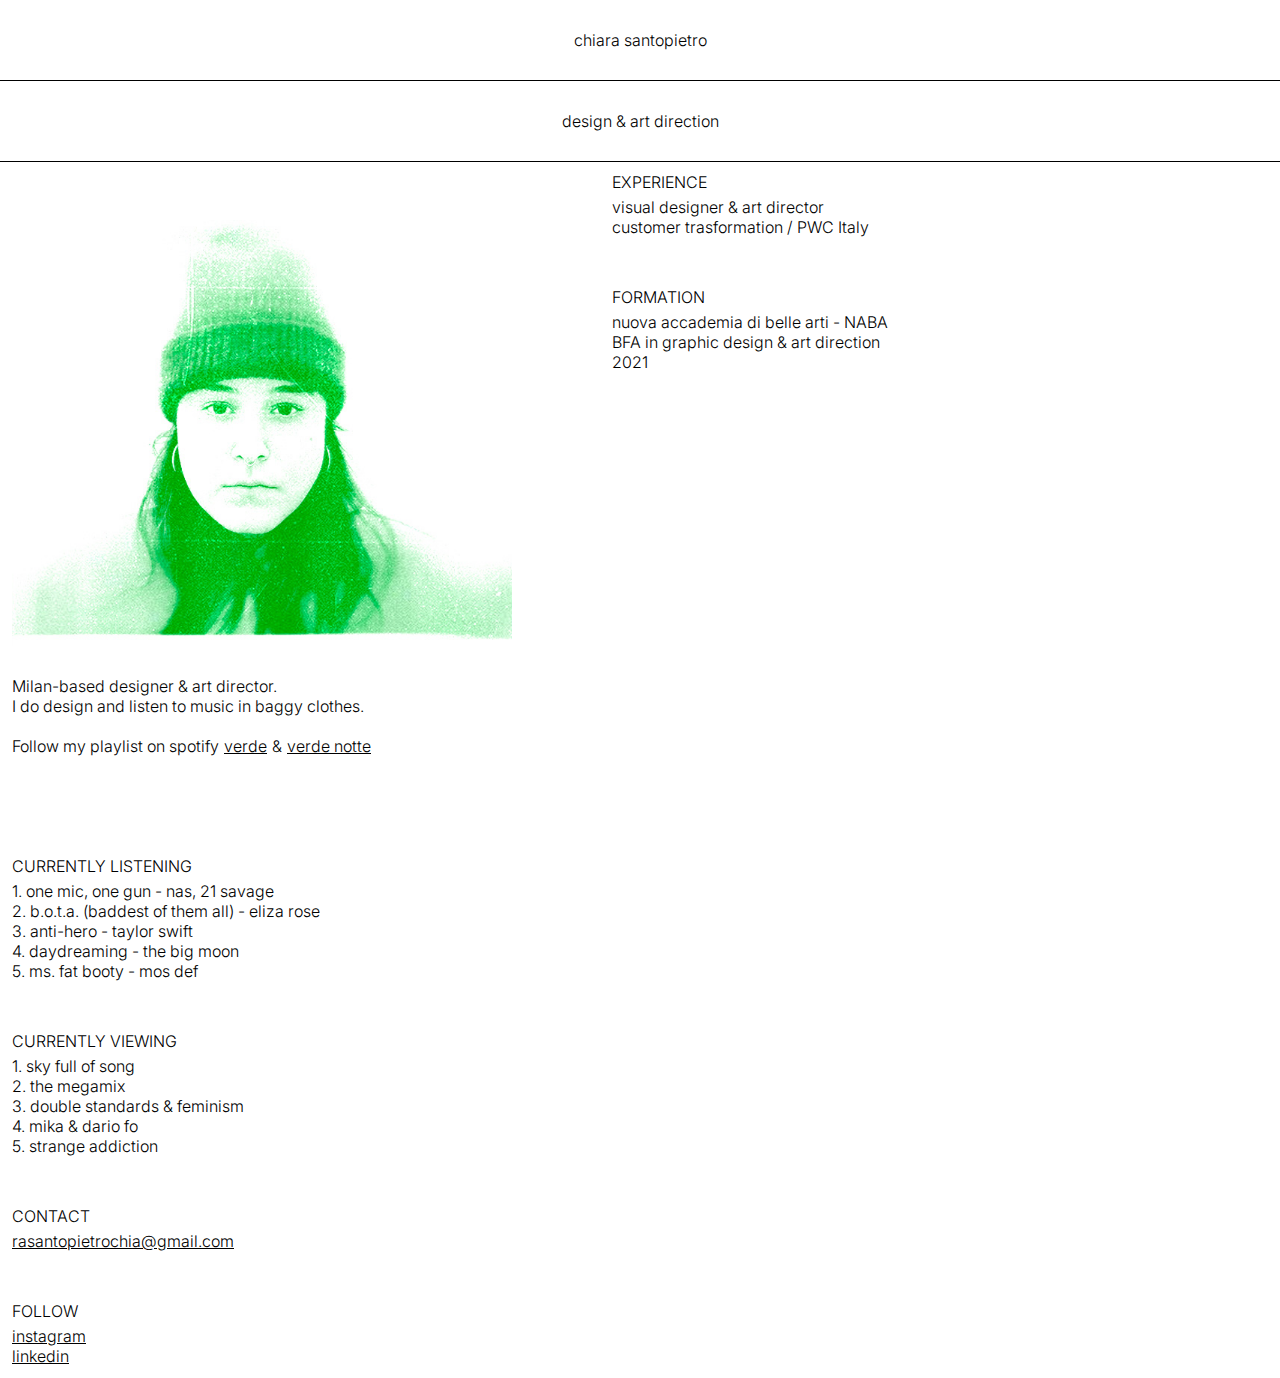
==== about.html @ 84700f95 "Add files via upload" ====
<!DOCTYPE html>
<html lang="en">
  <head>
    <meta charset="UTF-8" />
    <meta http-equiv="X-UA-Compatible" content="IE=edge" />
    <meta name="viewport" content="width=device-width, initial-scale=1.0" />
    <title>wtfshn</title>
    <link rel="stylesheet" href="./style.css" />
    <script src="scriptProduct.js" type="module"></script>
  </head>
  <body>
    <div class="info"></div>
    <span class="container"></span>
    <header id="header" class="header">
      <div class="btm_border presentation">
        <h1>chiara santopietro</h1>
      </div>
      <div class="btm_border presentation">
        <a href="./index.html"
          ><h1 id="buttonDesign" class="button cursor">
            design & art direction
          </h1></a
        >
      </div>
    </header>
    <main class="container">
      <div class="project about">
        <div class="about_presentation">
          <img
            class="personal_image"
            src="./img/me.jpg"
            alt="a picture of me"
          />
          <p>
            Milan-based designer & art director. <br />
            I do design and listen to music in baggy clothes.
          </p>
          <div class="spotify">
            <p>Follow my playlist on spotify</p>
            <a
              href="https://www.linkedin.com/in/chiara-santopietro-b72344168/"
              target="_blank"
              ><p class="cursor follow playlist">verde</p></a
            >
            <p>&</p>
            <a
              href="https://www.linkedin.com/in/chiara-santopietro-b72344168/"
              target="_blank"
              ><p class="cursor follow playlist">verde notte</p></a
            >
          </div>
        </div>
        <div class="about_experience">
          <h2 class="margin_bottom_about">EXPERIENCE</h2>
          <p>
            visual designer & art director <br />
            customer trasformation / PWC Italy
          </p>
          <h2 class="margin_top_about margin_bottom_about">FORMATION</h2>
          <p>
            nuova accademia di belle arti - NABA <br />
            BFA in graphic design & art direction <br />
            2021
          </p>
        </div>
        <div class="about_hobbies">
          <h2 class="margin_bottom_about">CURRENTLY LISTENING</h2>
          <p>
            <a
              class="cursor viewing"
              href="https://open.spotify.com/track/7CpXFEjLntpr4GdOhTtFEv?si=650514f0418b4063"
              target="_blank"
              ><p>1. one mic, one gun - nas, 21 savage</p></a
            >
            <a
              class="cursor viewing"
              href="https://open.spotify.com/track/45bfH0GZvUyujIBiKRhXso?si=f9c03c3def004b74"
              target="_blank"
              ><p>2. b.o.t.a. (baddest of them all) - eliza rose</p></a
            >
            <a
              class="cursor viewing"
              href="https://open.spotify.com/track/0V3wPSX9ygBnCm8psDIegu?si=ebee17ea9aa44110"
              target="_blank"
              ><p>3. anti-hero - taylor swift</p></a
            >
            <a
              class="cursor viewing"
              href="https://open.spotify.com/track/4xYO8xc0uFW7llfl8eVUsa?si=f3c9f76bcb544601"
              target="_blank"
              ><p>4. daydreaming - the big moon</p></a
            >
            <a
              class="cursor viewing"
              href="https://open.spotify.com/track/0IVAlb0cFCH1cQ974iR1TU?si=11fe66b1744c4ab6"
              target="_blank"
              ><p>5. ms. fat booty - mos def</p></a
            >
          </p>
          <h2 class="margin_top_about margin_bottom_about">
            CURRENTLY VIEWING
          </h2>
          <p>
            <a
              class="cursor viewing"
              href="https://www.youtube.com/watch?v=UMENejKBcPk&list=WL&index=36"
              target="_blank"
              ><p>1. sky full of song</p></a
            >
            <a
              class="cursor viewing"
              href="https://www.youtube.com/watch?v=0I4jpZVEH90&list=WL&index=42"
              target="_blank"
              ><p>2. the megamix</p></a
            >
            <a
              class="cursor viewing"
              href="https://www.youtube.com/watch?v=habpdmFSTOo&list=WL&index=44"
              target="_blank"
              ><p>3. double standards & feminism</p></a
            >
            <a
              class="cursor viewing"
              href="https://www.youtube.com/watch?v=Cxyh06gbsiM&list=WL&index=114"
              target="_blank"
              ><p>4. mika & dario fo</p></a
            >
            <a
              class="cursor viewing"
              href="https://www.youtube.com/watch?v=O_UjDC6_CCU&list=WL&index=69"
              target="_blank"
              ><p>5. strange addiction</p></a
            >
          </p>
          <div class="about_contacts">
            <h2 class="margin_top_about margin_bottom_about">CONTACT</h2>
            <form
              action="mailto:rasantopietrochia@gmail.com"
              method="post"
              enctype="text/plain"
            >
              <input
                class="button_email cursor"
                type="submit"
                value="rasantopietrochia@gmail.com"
              />
            </form>
            <h2 class="margin_top_about margin_bottom_about">FOLLOW</h2>
            <div>
              <a href="https://www.instagram.com/wtfshn/" target="_blank"
                ><p class="cursor follow">instagram</p></a
              >
            </div>
            <div>
              <a
                href="https://www.linkedin.com/in/chiara-santopietro-b72344168/"
                target="_blank"
                ><p class="cursor follow">linkedin</p></a
              >
            </div>
          </div>
        </div>
      </div>
    </main>
  </body>
</html>
---- style.css ----
@import url("https://fonts.googleapis.com/css2?family=Inter:wght@100;200;300;400;500;600;700;800;900&display=swap");

* {
  margin: 0;
  padding: 0;
  box-sizing: border-box;
}

body {
  font-family: "Inter", sans-serif;
  width: 100vw;
}

.info {
  font-family: monospace;
  position: absolute;
  line-height: 20px;
  font-size: 14px;
  left: 20px;
  top: 20px;
}

#header {
  transition: top 0.5s ease;
}

.header {
  background-color: white;
  /* position: fixed; */
  width: 100vw;
  height: 160px;
  /* top: 0; */
}

.sticky-header {
  position: fixed;
  top: 0;
  left: 0;
  right: 0;
  z-index: 10;
  transition: top 0.5s ease;
}

.green {
  color: rgb(20, 197, 20);
  cursor: pointer;
}

a {
  text-decoration: none;
  color: black;
}

h1 {
  font-weight: 300;
  font-size: 16px;
}

h2 {
  font-weight: 300;
  font-size: 16px;
}

p {
  font-weight: 300;
  font-size: 16px;
}

.cursor {
  cursor: pointer;
}

.btm_border {
  border-bottom: 1px solid black;
}

.presentation {
  display: flex;
  justify-content: center;
  align-items: center;
  padding: 30px;
}

.project_preview {
  margin: 0 auto;
  display: flex;
  justify-content: space-between;
  flex-wrap: wrap;
  align-items: flex-start;
}

.project_preview img {
  margin: 0 auto;
  width: 200px;
  height: 100px;
  object-fit: contain;
}

article:hover {
  background-color: #14c514;
}

section {
  width: 200px;
  padding: 12px;
}

.project {
  padding: 12px;
  display: flex;
  justify-content: center;
  width: 100vw;
}

.margin-top {
  margin-top: 160px;
}

.project_presentation {
  position: fixed;
  width: 150px;
  top: 150;
  left: 12px;
}

.project_description {
  width: 250px;
  position: fixed;
  top: 150;
  right: 12px;
  padding-right: 25px;
  padding-left: 30px;
}

.img_container {
  margin-bottom: 50px;
  display: flex;
  flex-direction: column;
  align-items: center;
  gap: 20px;
  flex-grow: 1;
  margin-left: 250px;
  margin-right: 250px;
  max-width: 1000px;
}

.img_container img {
  width: 100%;
  object-fit: cover;
}

.personal_image {
  width: 500px;
  height: 500px;
  object-fit: cover;
}

.button_email {
  background-color: white;
  border: none;
  color: inherit;
  font: inherit;
  font-weight: 300;
  font-size: var(--reg);
  text-decoration: underline;
}

.button_email:hover {
  background-color: rgb(20, 197, 20);
  transition: all 0.5s ease;
}

.about {
  padding: 12px;
  display: flex;
  justify-content: flex-start;
  flex-wrap: wrap;
  gap: 100px;
}

.margin_top_about {
  margin-top: 50px;
}

.margin_bottom_about {
  margin-bottom: 5px;
}

/* .social {
  display: flex;
  flex-direction: column;
} */

.follow {
  display: inline;
  text-decoration: underline;
}

.follow:hover {
  background-color: rgb(20, 197, 20);
  transition: all 0.5s ease;
}

.viewing:hover {
  color: rgb(20, 197, 20);
}

.spotify {
  margin-top: 20px;
  display: flex;
}

.playlist {
  margin: 0 5px;
}

@media (max-width: 750px) {
  .type {
    display: none;
  }
  .client {
    display: none;
  }
  .year {
    display: none;
  }
  .project_preview img {
    max-width: 400px;
    object-fit: contain;
  }
  section {
    width: 150px;
  }
  .project_preview {
    justify-content: flex-start;
    align-items: flex-start;
    gap: 25px;
  }
  .personal_image {
    width: calc(100vw - 25px);
    height: 500px;
  }
}
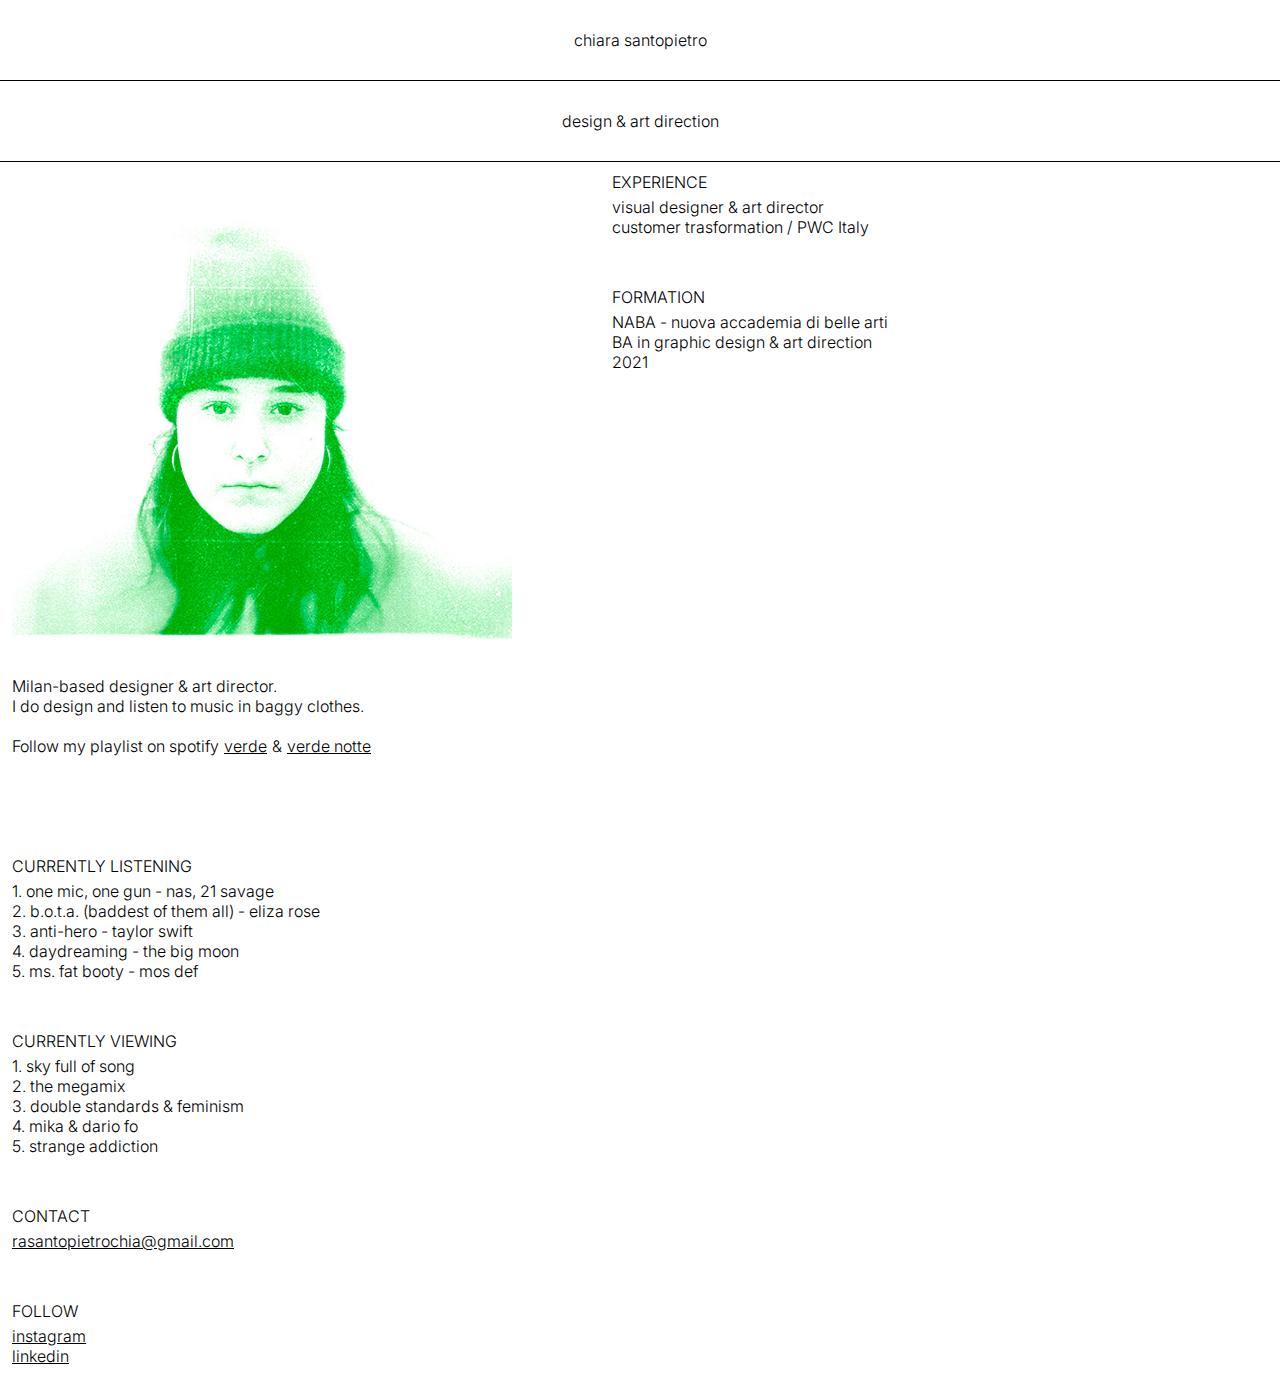
==== commit 45eebe61: "# update 23-01-2023" ====
--- a/about.html
+++ b/about.html
@@ -37,17 +37,21 @@
           </p>
           <div class="spotify">
             <p>Follow my playlist on spotify</p>
-            <a
-              href="https://www.linkedin.com/in/chiara-santopietro-b72344168/"
-              target="_blank"
-              ><p class="cursor follow playlist">verde</p></a
-            >
-            <p>&</p>
-            <a
-              href="https://www.linkedin.com/in/chiara-santopietro-b72344168/"
-              target="_blank"
-              ><p class="cursor follow playlist">verde notte</p></a
-            >
+            <div class="spotify_playlist">
+              <a
+                href="https://www.linkedin.com/in/chiara-santopietro-b72344168/"
+                target="_blank"
+                ><p class="cursor follow playlist">verde</p></a
+              >
+              <p>&</p>
+              <a
+                href="https://www.linkedin.com/in/chiara-santopietro-b72344168/"
+                target="_blank"
+                ><p class="cursor follow playlist verde_notte">
+                  verde notte
+                </p></a
+              >
+            </div>
           </div>
         </div>
         <div class="about_experience">
@@ -58,8 +62,8 @@
           </p>
           <h2 class="margin_top_about margin_bottom_about">FORMATION</h2>
           <p>
-            nuova accademia di belle arti - NABA <br />
-            BFA in graphic design & art direction <br />
+            NABA - nuova accademia di belle arti <br />
+            BA in graphic design & art direction <br />
             2021
           </p>
         </div>
--- a/style.css
+++ b/style.css
@@ -210,6 +210,10 @@
   display: flex;
 }
 
+.spotify_playlist {
+  display: flex;
+}
+
 .playlist {
   margin: 0 5px;
 }
@@ -240,4 +244,35 @@
     width: calc(100vw - 25px);
     height: 500px;
   }
-}
+  .spotify {
+    display: flex;
+    flex-direction: column;
+  }
+  .playlist {
+    margin: 0px 5px 0px 0px;
+  }
+  .verde_notte {
+    margin-left: 5px;
+  }
+  .project_presentation {
+    position: static;
+  }
+  .project_description {
+    position: static;
+    padding: 0;
+    width: calc(100vw - 25px);
+    margin-top: 20px;
+  }
+  .project {
+    flex-direction: column;
+    justify-content: flex-start;
+    width: 100vw;
+  }
+  .img_container {
+    flex-grow: 1;
+    margin-left: 0px;
+    margin-right: 0px;
+    margin-top: 20px;
+    max-width: 1000px;
+  }
+}
